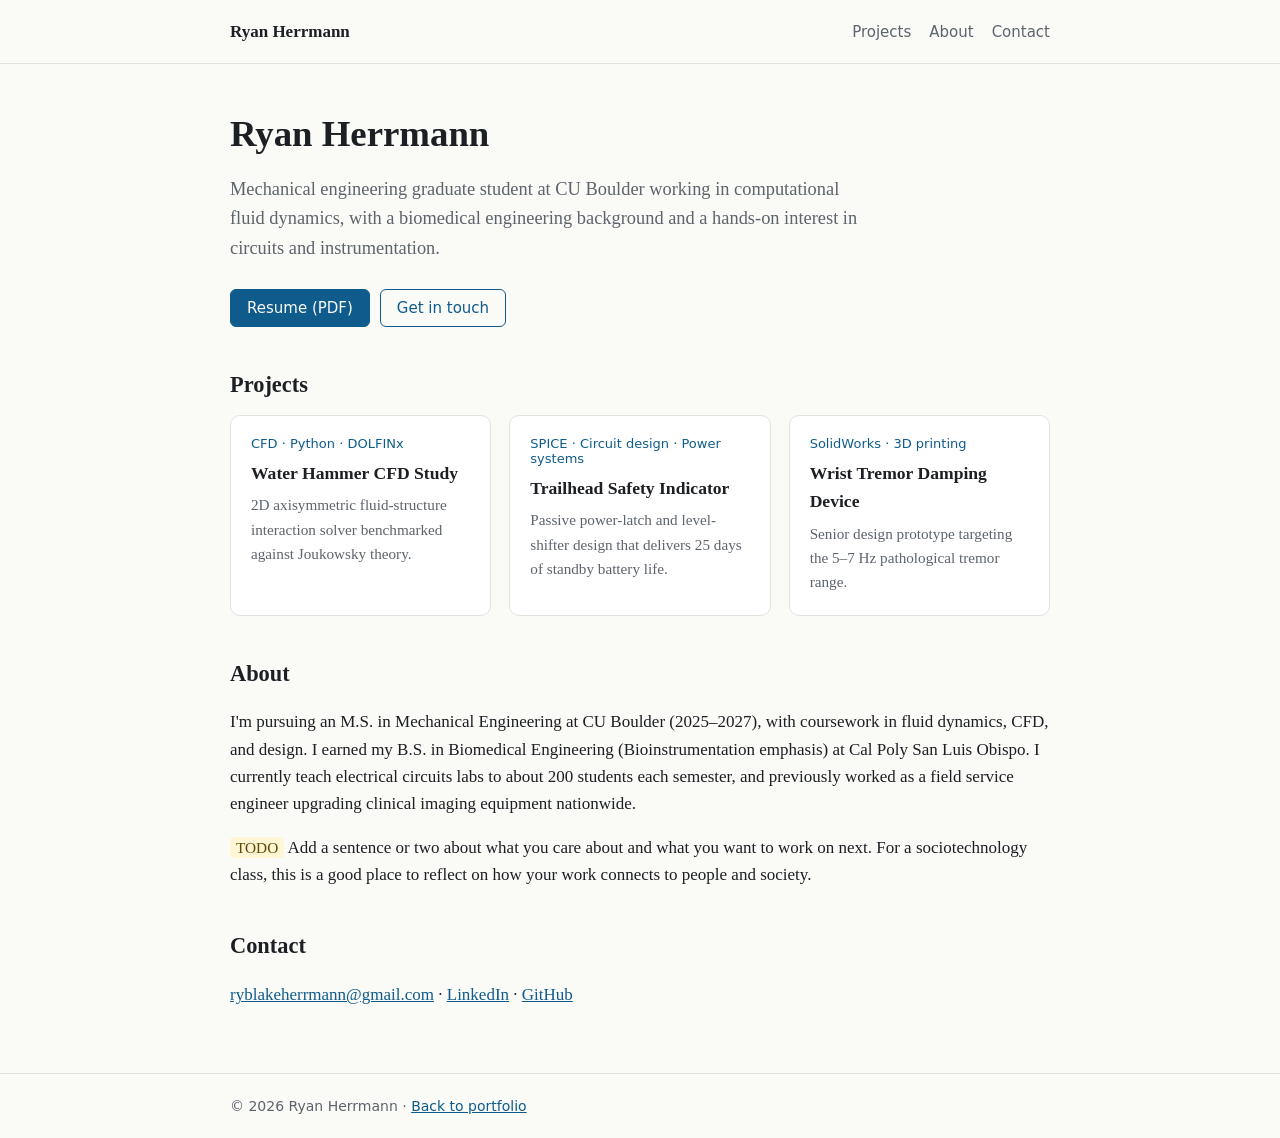
==== index.html @ 6b1ea714 "Initial portfolio commit" ====
<!doctype html>
<html lang="en"><head><meta charset="utf-8"><meta name="viewport" content="width=device-width,initial-scale=1">
<title>Portfolio | Ryan Herrmann</title><link rel="stylesheet" href="style.css"></head><body>
<header class="site"><div class="wrap"><a class="brand" href="index.html">Ryan Herrmann</a>
<nav><a href="index.html#projects">Projects</a><a href="index.html#about">About</a><a href="index.html#contact">Contact</a></nav></div></header>
<main class="wrap">
<h1>Ryan Herrmann</h1>
<p class="lead">Mechanical engineering graduate student at CU Boulder working in computational fluid dynamics, with a biomedical engineering background and a hands-on interest in circuits and instrumentation.</p>
<a class="btn primary" href="pdfs/Ryan_Herrmann_Resume.pdf">Resume (PDF)</a><a class="btn" href="#contact">Get in touch</a>

<h2 id="projects">Projects</h2>
<div class="grid">
<a class="card" href="projects/water-hammer.html"><div class="tags">CFD &middot; Python &middot; DOLFINx</div><h3>Water Hammer CFD Study</h3><p>2D axisymmetric fluid-structure interaction solver benchmarked against Joukowsky theory.</p></a>
<a class="card" href="projects/trailhead-safety.html"><div class="tags">SPICE &middot; Circuit design &middot; Power systems</div><h3>Trailhead Safety Indicator</h3><p>Passive power-latch and level-shifter design that delivers 25 days of standby battery life.</p></a>
<a class="card" href="projects/tremor-device.html"><div class="tags">SolidWorks &middot; 3D printing</div><h3>Wrist Tremor Damping Device</h3><p>Senior design prototype targeting the 5&ndash;7 Hz pathological tremor range.</p></a>
</div>

<h2 id="about">About</h2>
<p>I'm pursuing an M.S. in Mechanical Engineering at CU Boulder (2025&ndash;2027), with coursework in fluid dynamics, CFD, and design. I earned my B.S. in Biomedical Engineering (Bioinstrumentation emphasis) at Cal Poly San Luis Obispo. I currently teach electrical circuits labs to about 200 students each semester, and previously worked as a field service engineer upgrading clinical imaging equipment nationwide.</p>
<p><span class="todo">TODO</span> Add a sentence or two about what you care about and what you want to work on next. For a sociotechnology class, this is a good place to reflect on how your work connects to people and society.</p>

<h2 id="contact">Contact</h2>
<p><a href="mailto:ryblakeherrmann@gmail.com">ryblakeherrmann@gmail.com</a> &middot; <a href="https://linkedin.com/in/ryan-herrmann">LinkedIn</a> &middot; <a href="https://github.com/YOUR-USERNAME">GitHub</a></p>
</main><footer><div class="wrap">&copy; 2026 Ryan Herrmann &middot; <a href="index.html">Back to portfolio</a></div></footer></body></html>
---- style.css ----
:root{--bg:#fafaf7;--ink:#1c1f23;--muted:#5d646c;--accent:#0f5c8c;--card:#fff;--line:#e3e3dd}
@media(prefers-color-scheme:dark){:root{--bg:#14171a;--ink:#eceae4;--muted:#9aa2aa;--accent:#6bb7e6;--card:#1c2024;--line:#2b3035}}
*{box-sizing:border-box}
body{margin:0;background:var(--bg);color:var(--ink);font:17px/1.6 Georgia,"Times New Roman",serif}
.wrap{max-width:860px;margin:0 auto;padding:0 20px}
header.site{border-bottom:1px solid var(--line);padding:18px 0}
header.site .wrap{display:flex;justify-content:space-between;align-items:baseline;flex-wrap:wrap;gap:8px}
header.site a.brand{font-weight:bold;color:var(--ink);text-decoration:none}
nav a{margin-left:18px;color:var(--muted);text-decoration:none;font:15px system-ui,sans-serif}
nav a:hover{color:var(--accent)}
a{color:var(--accent)}
h1{font-size:2.3rem;line-height:1.2;margin:48px 0 8px}
h2{font-size:1.4rem;margin:40px 0 12px}
.lead{font-size:1.15rem;color:var(--muted);max-width:640px}
.grid{display:grid;grid-template-columns:repeat(auto-fit,minmax(250px,1fr));gap:18px}
.card{background:var(--card);border:1px solid var(--line);border-radius:10px;padding:20px;text-decoration:none;color:var(--ink);display:block}
.card:hover{border-color:var(--accent)}
.card h3{margin:0 0 6px;font-size:1.1rem}
.card p{margin:0;color:var(--muted);font-size:.95rem}
.tags{font:13px system-ui,sans-serif;color:var(--accent);margin-bottom:8px}
.btn{display:inline-block;margin:8px 10px 0 0;padding:9px 16px;border:1px solid var(--accent);border-radius:6px;text-decoration:none;font:15px system-ui,sans-serif}
.btn.primary{background:var(--accent);color:var(--bg)}
figure{margin:24px 0}
figure img{max-width:100%;border-radius:8px;border:1px solid var(--line)}
figcaption{color:var(--muted);font-size:.9rem}
.todo{background:#fff6d6;color:#5c4a00;padding:2px 6px;border-radius:4px;font-size:.9em}
footer{border-top:1px solid var(--line);margin-top:64px;padding:24px 0;color:var(--muted);font:14px system-ui,sans-serif}
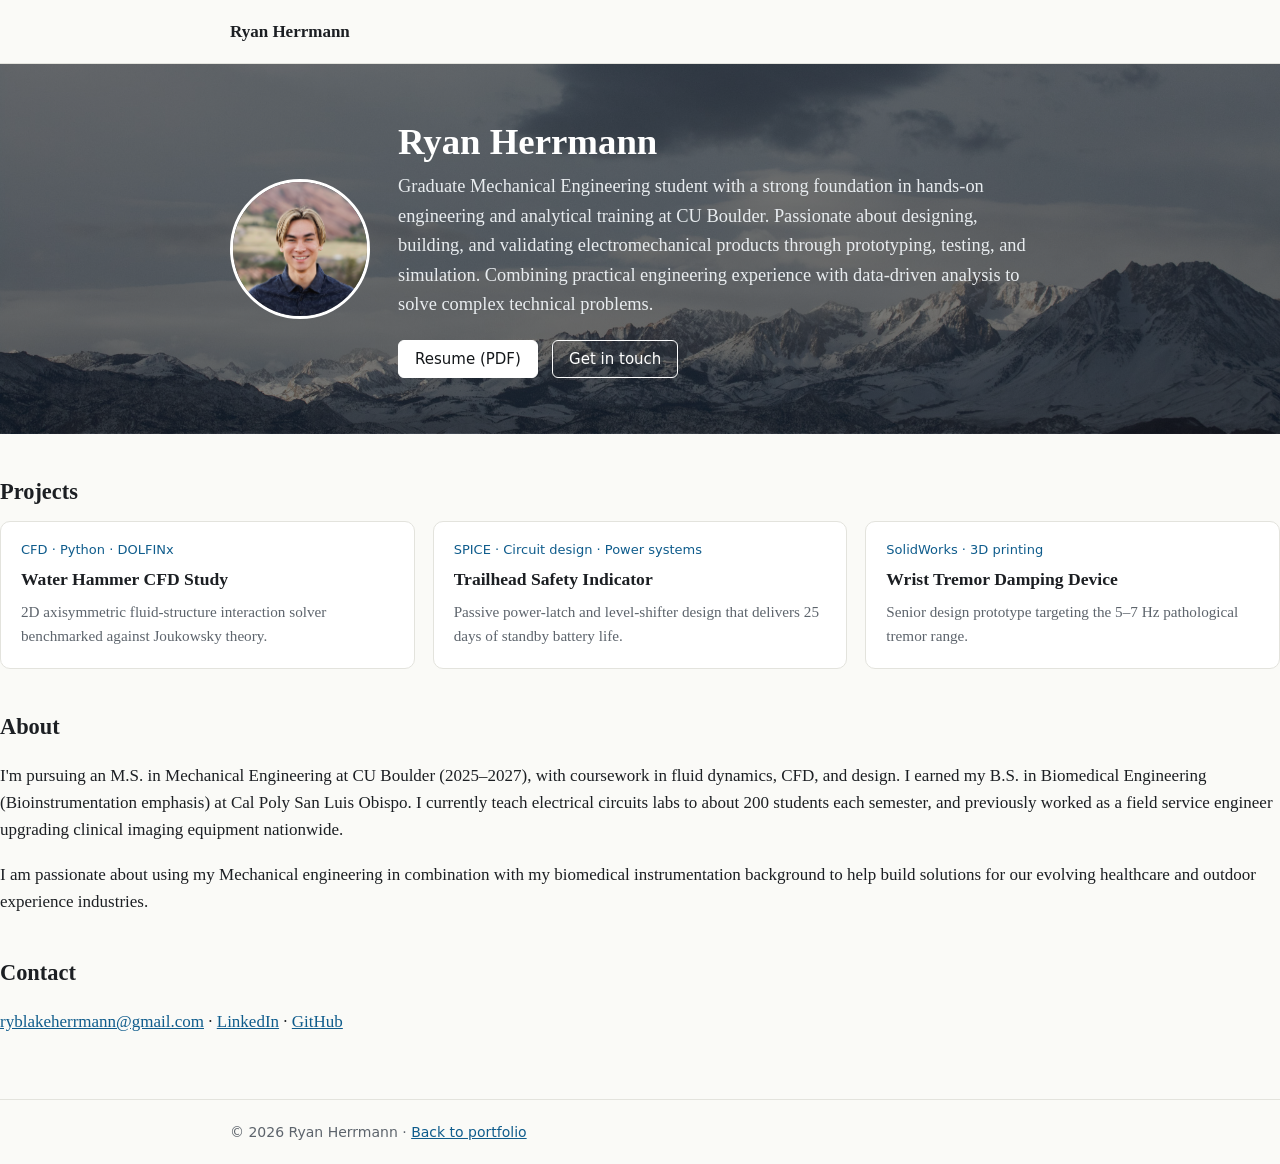
==== commit 31b6f838: "Updated headshot and background" ====
--- a/index.html
+++ b/index.html
@@ -1,13 +1,21 @@
 <!doctype html>
 <html lang="en"><head><meta charset="utf-8"><meta name="viewport" content="width=device-width,initial-scale=1">
 <title>Portfolio | Ryan Herrmann</title><link rel="stylesheet" href="style.css"></head><body>
-<header class="site"><div class="wrap"><a class="brand" href="index.html">Ryan Herrmann</a>
-<nav><a href="index.html#projects">Projects</a><a href="index.html#about">About</a><a href="index.html#contact">Contact</a></nav></div></header>
-<main class="wrap">
-<h1>Ryan Herrmann</h1>
-<p class="lead">Mechanical engineering graduate student at CU Boulder working in computational fluid dynamics, with a biomedical engineering background and a hands-on interest in circuits and instrumentation.</p>
-<a class="btn primary" href="pdfs/Ryan_Herrmann_Resume.pdf">Resume (PDF)</a><a class="btn" href="#contact">Get in touch</a>
-
+<header class="site"><div class="wrap"><a class="brand" href="index.html">Ryan Herrmann</a></header>
+<section class="hero">
+  <div class="wrap hero-inner">
+    <img class="headshot" src="images/Headshot.jpg" alt="Photo of Ryan Herrmann">
+    <div>
+      <h1>Ryan Herrmann</h1>
+      <p class="lead">Graduate Mechanical Engineering student with a strong foundation in hands-on engineering and
+analytical training at CU Boulder. Passionate about designing, building, and validating electromechanical
+products through prototyping, testing, and simulation. Combining practical engineering experience with
+data-driven analysis to solve complex technical problems.</p>
+      <a class="btn primary" href="pdfs/Ryan_Herrmann_Resume.pdf">Resume (PDF)</a>
+      <a class="btn" href="#contact">Get in touch</a>
+    </div>
+  </div>
+</section>
 <h2 id="projects">Projects</h2>
 <div class="grid">
 <a class="card" href="projects/water-hammer.html"><div class="tags">CFD &middot; Python &middot; DOLFINx</div><h3>Water Hammer CFD Study</h3><p>2D axisymmetric fluid-structure interaction solver benchmarked against Joukowsky theory.</p></a>
@@ -17,8 +25,8 @@
 
 <h2 id="about">About</h2>
 <p>I'm pursuing an M.S. in Mechanical Engineering at CU Boulder (2025&ndash;2027), with coursework in fluid dynamics, CFD, and design. I earned my B.S. in Biomedical Engineering (Bioinstrumentation emphasis) at Cal Poly San Luis Obispo. I currently teach electrical circuits labs to about 200 students each semester, and previously worked as a field service engineer upgrading clinical imaging equipment nationwide.</p>
-<p><span class="todo">TODO</span> Add a sentence or two about what you care about and what you want to work on next. For a sociotechnology class, this is a good place to reflect on how your work connects to people and society.</p>
+<p>I am passionate about using my Mechanical engineering in combination with my biomedical instrumentation background to help build solutions for our evolving healthcare and outdoor experience industries.</p>
 
 <h2 id="contact">Contact</h2>
-<p><a href="mailto:ryblakeherrmann@gmail.com">ryblakeherrmann@gmail.com</a> &middot; <a href="https://linkedin.com/in/ryan-herrmann">LinkedIn</a> &middot; <a href="https://github.com/YOUR-USERNAME">GitHub</a></p>
+<p><a href="mailto:ryblakeherrmann@gmail.com">ryblakeherrmann@gmail.com</a> &middot; <a href="https://linkedin.com/in/ryan-herrmann">LinkedIn</a> &middot; <a href="https://github.com/RyanHerrmann02">GitHub</a></p>
 </main><footer><div class="wrap">&copy; 2026 Ryan Herrmann &middot; <a href="index.html">Back to portfolio</a></div></footer></body></html>
--- a/style.css
+++ b/style.css
@@ -25,3 +25,20 @@
 figcaption{color:var(--muted);font-size:.9rem}
 .todo{background:#fff6d6;color:#5c4a00;padding:2px 6px;border-radius:4px;font-size:.9em}
 footer{border-top:1px solid var(--line);margin-top:64px;padding:24px 0;color:var(--muted);font:14px system-ui,sans-serif}
+.hero{
+  background-color:#243447; /* shown if the photo is missing */
+  background-image:linear-gradient(rgba(10,15,20,.55),rgba(10,15,20,.55)),url("images/background.jpg");
+  background-size:cover;
+  background-position:center;
+  color:#fff;
+  padding:56px 0;
+}
+.hero-inner{display:flex;align-items:center;gap:28px}
+.headshot{width:140px;height:140px;border-radius:50%;object-fit:cover;border:3px solid #fff;flex-shrink:0}
+.hero h1{margin:0 0 8px;color:#fff}
+.hero .lead{color:#e8ecef;margin:0 0 12px}
+.hero .btn{border-color:#fff;color:#fff}
+.hero .btn.primary{background:#fff;color:#14171a}
+@media(max-width:560px){
+  .hero-inner{flex-direction:column;text-align:center}
+}
